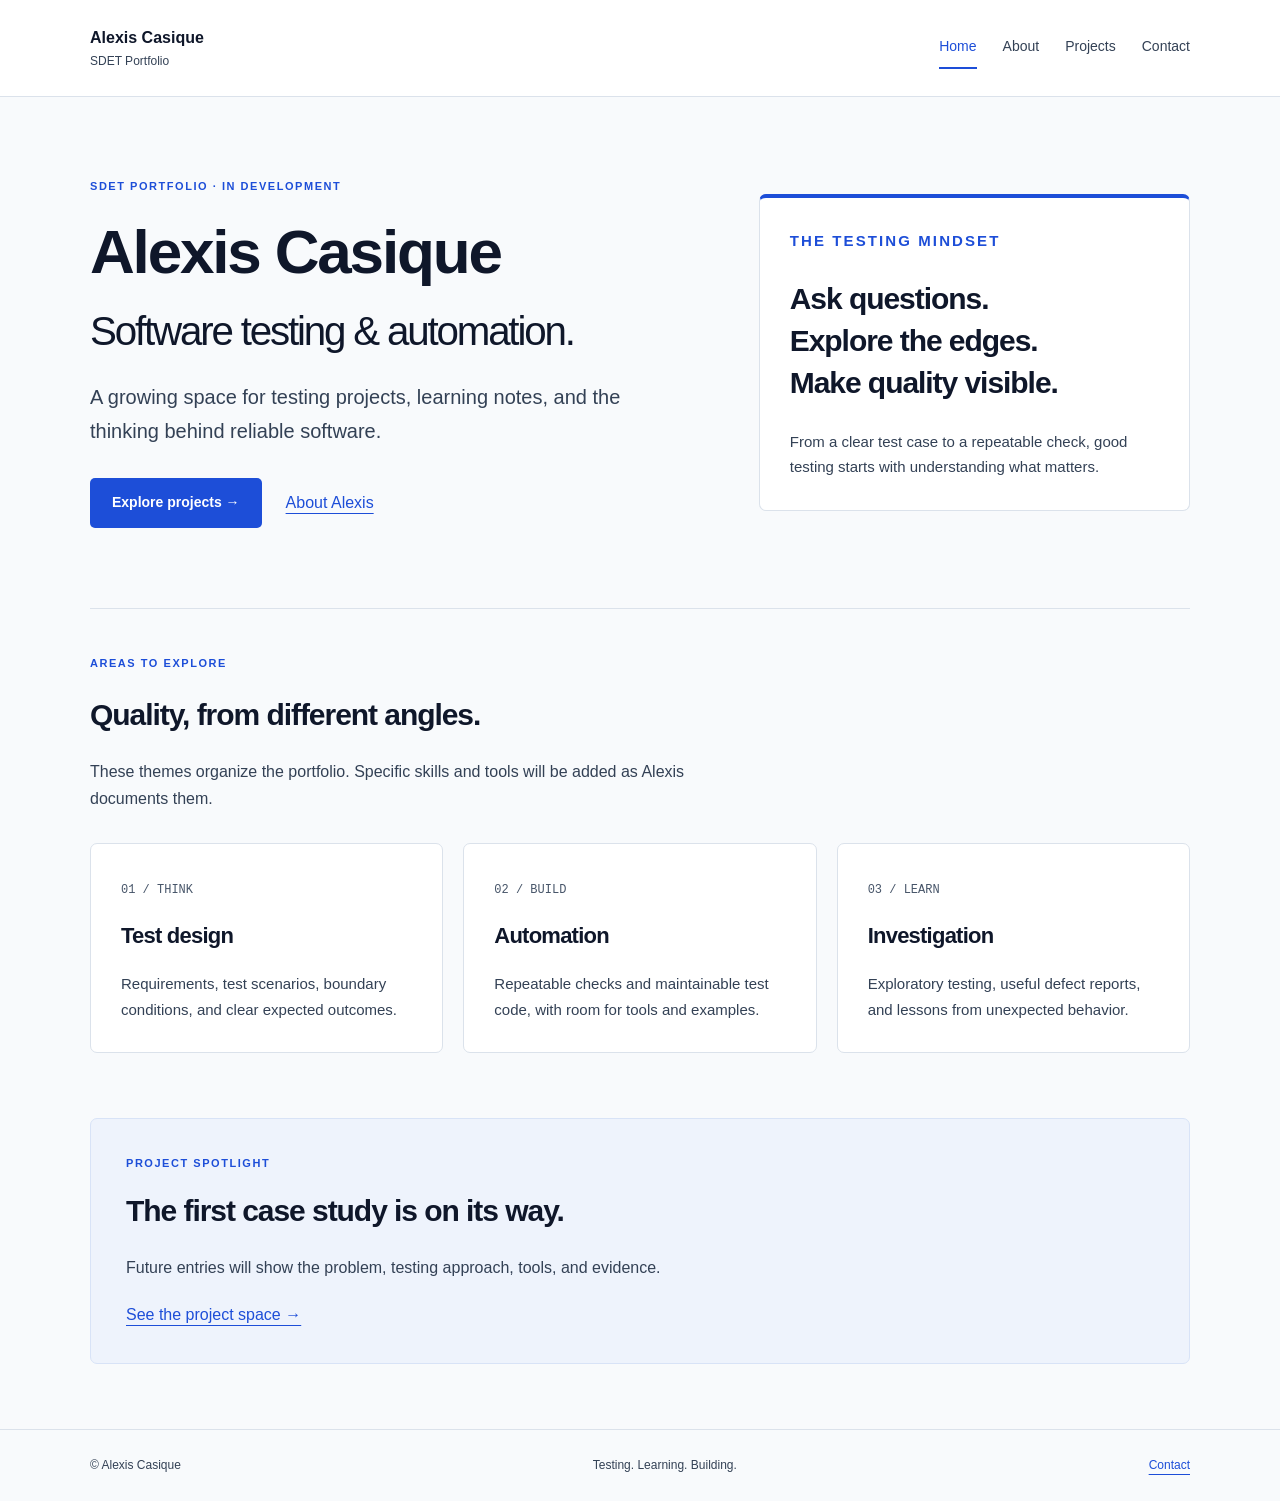
==== index.html @ ddfdd0aa "Build responsive four-page SDET portfolio" ====
<!doctype html>
<html lang="en">
<head><meta charset="utf-8"><meta name="viewport" content="width=device-width, initial-scale=1"><meta name="description" content="Alexis Casique's developing SDET portfolio, testing projects, and learning journey."><title>Home | Alexis Casique</title><link rel="stylesheet" href="./css/styles.css"></head>
<body><a class="skip" href="#main">Skip to content</a><header><div class="container header"><a class="brand" href="./index.html">Alexis Casique<small>SDET Portfolio</small></a><nav aria-label="Main navigation"><a href="./index.html" aria-current="page">Home</a><a href="./about.html">About</a><a href="./projects.html">Projects</a><a href="./contact.html">Contact</a></nav></div></header>
<main id="main" class="container"><section class="hero"><div><p class="eyebrow">SDET PORTFOLIO · IN DEVELOPMENT</p><h1>Alexis Casique<span>Software testing &amp; automation.</span></h1><p class="lead">A growing space for testing projects, learning notes, and the thinking behind reliable software.</p><div class="actions"><a class="button" href="./projects.html">Explore projects →</a><a href="./about.html">About Alexis</a></div></div><aside class="note"><p class="eyebrow">THE TESTING MINDSET</p><h2>Ask questions.<br>Explore the edges.<br>Make quality visible.</h2><p>From a clear test case to a repeatable check, good testing starts with understanding what matters.</p></aside></section>
<section class="section"><p class="eyebrow">AREAS TO EXPLORE</p><h2>Quality, from different angles.</h2><p>These themes organize the portfolio. Specific skills and tools will be added as Alexis documents them.</p><div class="cards"><article class="card"><span class="number">01 / THINK</span><h3>Test design</h3><p>Requirements, test scenarios, boundary conditions, and clear expected outcomes.</p></article><article class="card"><span class="number">02 / BUILD</span><h3>Automation</h3><p>Repeatable checks and maintainable test code, with room for tools and examples.</p></article><article class="card"><span class="number">03 / LEARN</span><h3>Investigation</h3><p>Exploratory testing, useful defect reports, and lessons from unexpected behavior.</p></article></div></section>
<section class="callout"><p class="eyebrow">PROJECT SPOTLIGHT</p><h2>The first case study is on its way.</h2><p>Future entries will show the problem, testing approach, tools, and evidence.</p><a href="./projects.html">See the project space →</a></section></main><footer><div class="container footer"><p>© Alexis Casique</p><p>Testing. Learning. Building.</p><a href="./contact.html">Contact</a></div></footer></body></html>
---- css/styles.css ----
:root{color-scheme:light;--ink:#0f172a;--blue:#1d4ed8;--line:#dbe2eb}*{box-sizing:border-box}body{margin:0;background:#f8fafc;color:#334155;font:16px/1.7 Arial,Helvetica,sans-serif}a{color:var(--blue);text-underline-offset:5px}a:focus-visible{outline:3px solid var(--blue);outline-offset:5px}.container{width:min(1100px,calc(100% - 40px));margin:auto}.skip{position:absolute;top:-100px;left:20px;background:white;padding:12px}.skip:focus{top:10px}header{background:white;border-bottom:1px solid var(--line)}.header{display:flex;align-items:center;justify-content:space-between;gap:24px;padding-block:24px}.brand{color:var(--ink);font-weight:700;text-decoration:none}.brand small{display:block;font-size:12px;color:#334155;font-weight:400}nav{display:flex;gap:26px;flex-wrap:wrap}nav a{color:#334155;text-decoration:none;font-size:14px;padding:8px 0}nav a[aria-current]{color:var(--blue);border-bottom:2px solid var(--blue)}h1,h2,h3{color:var(--ink);line-height:1.2;letter-spacing:-.035em}h1{font-size:clamp(38px,5vw,62px);margin:16px 0 24px}h1 span{display:block;font-size:.65em;font-weight:400;margin-top:18px}h2{font-size:30px}h3{font-size:22px}p{margin:0 0 20px}.eyebrow{color:var(--blue);font-size:11px;font-weight:700;letter-spacing:.14em}.hero{display:grid;grid-template-columns:1.4fr 1fr;gap:65px;align-items:center;padding:80px 0}.lead{font-size:20px;max-width:650px}.actions{display:flex;gap:24px;align-items:center;flex-wrap:wrap;margin-top:30px}.button{background:var(--blue);color:white;text-decoration:none;padding:13px 22px;border-radius:5px;font-weight:700;font-size:14px}.button:hover{background:#173da6}.note,.card,.empty{background:white;border:1px solid var(--line);border-radius:7px;padding:30px}.note{border-top:4px solid var(--blue)}.note h2{line-height:1.4}.note p,.card p{font-size:15px}.note p:last-child,.card p:last-child{margin:0}.section{border-top:1px solid var(--line);padding:45px 0 65px}.section>p{max-width:650px}.cards{display:grid;grid-template-columns:repeat(3,1fr);gap:20px;margin-top:30px}.number{font:12px Consolas,"Courier New",monospace;color:#475569}.callout{background:#eef3fc;border:1px solid #d8e3f7;border-radius:7px;padding:35px;margin-bottom:65px}.callout h2{margin-top:0}.intro{padding:65px 0 30px;max-width:780px}.editorial{max-width:780px;padding-bottom:40px}.editorial section{border-top:1px solid var(--line);padding:22px 0}.placeholder{font-weight:700}.empty{margin-bottom:60px}.empty p{max-width:650px}.status{display:inline-block;background:#eef3fc;color:var(--blue);padding:6px 10px;border-radius:4px;font-size:11px;font-weight:700;letter-spacing:.1em}.contact{display:grid;grid-template-columns:1.5fr 1fr;margin-bottom:80px}.contact aside{border-left:1px solid var(--line);padding-left:30px;margin-left:30px}.contact aside a{display:block;margin-bottom:15px}footer{border-top:1px solid var(--line);padding:25px 0}.footer{display:flex;justify-content:space-between;gap:15px;font-size:12px}.footer p{margin:0}@media(max-width:760px){.header{align-items:flex-start;flex-direction:column;gap:18px}nav{gap:24px}.hero{grid-template-columns:1fr;gap:30px;padding:45px 0}.cards,.contact{grid-template-columns:1fr}.intro{padding-top:40px}.contact aside{border-left:0;border-top:1px solid var(--line);margin:20px 0 0;padding:20px 0 0}.footer{flex-wrap:wrap}.note,.card,.empty,.callout{padding:25px}}
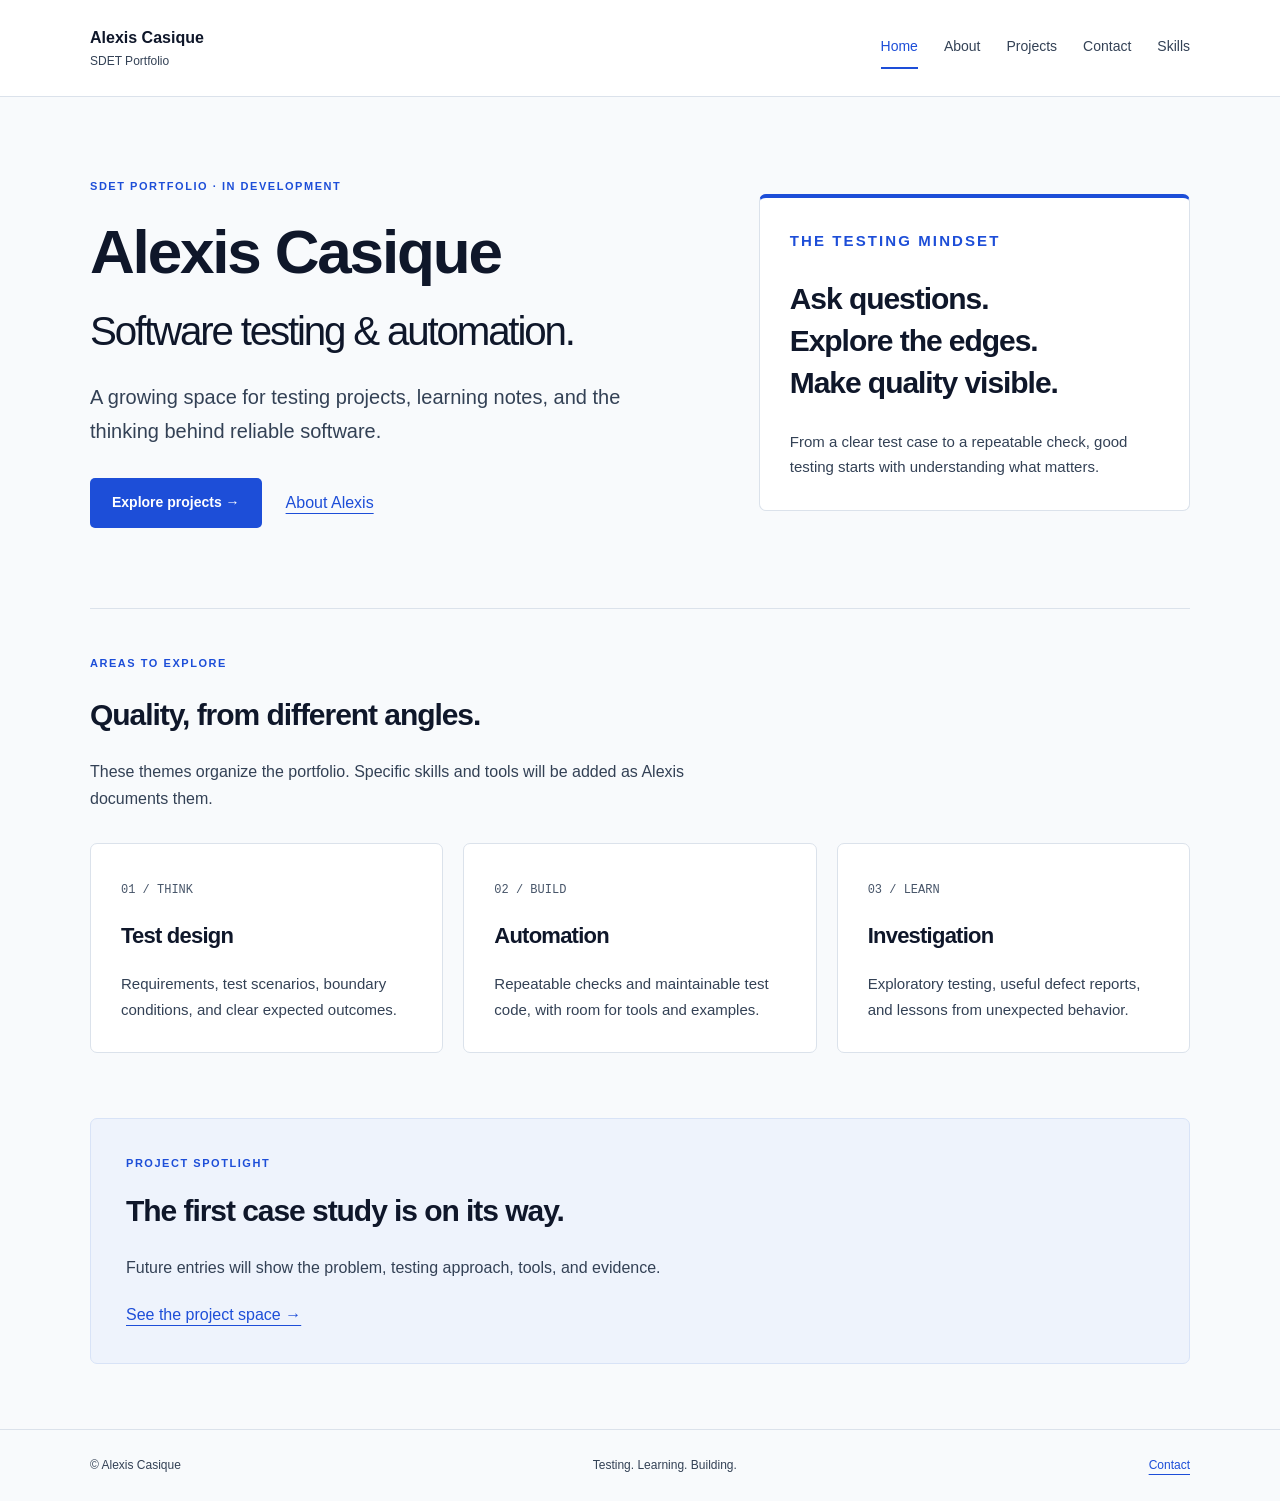
==== commit 2a3bc226: "Add Skills page and expand portfolio content requirements" ====
--- a/index.html
+++ b/index.html
@@ -1,7 +1,7 @@
 <!doctype html>
 <html lang="en">
 <head><meta charset="utf-8"><meta name="viewport" content="width=device-width, initial-scale=1"><meta name="description" content="Alexis Casique's developing SDET portfolio, testing projects, and learning journey."><title>Home | Alexis Casique</title><link rel="stylesheet" href="./css/styles.css"></head>
-<body><a class="skip" href="#main">Skip to content</a><header><div class="container header"><a class="brand" href="./index.html">Alexis Casique<small>SDET Portfolio</small></a><nav aria-label="Main navigation"><a href="./index.html" aria-current="page">Home</a><a href="./about.html">About</a><a href="./projects.html">Projects</a><a href="./contact.html">Contact</a></nav></div></header>
+<body><a class="skip" href="#main">Skip to content</a><header><div class="container header"><a class="brand" href="./index.html">Alexis Casique<small>SDET Portfolio</small></a><nav aria-label="Main navigation"><a href="./index.html" aria-current="page">Home</a><a href="./about.html">About</a><a href="./projects.html">Projects</a><a href="./contact.html">Contact</a><a href="./skills.html">Skills</a></nav></div></header>
 <main id="main" class="container"><section class="hero"><div><p class="eyebrow">SDET PORTFOLIO · IN DEVELOPMENT</p><h1>Alexis Casique<span>Software testing &amp; automation.</span></h1><p class="lead">A growing space for testing projects, learning notes, and the thinking behind reliable software.</p><div class="actions"><a class="button" href="./projects.html">Explore projects →</a><a href="./about.html">About Alexis</a></div></div><aside class="note"><p class="eyebrow">THE TESTING MINDSET</p><h2>Ask questions.<br>Explore the edges.<br>Make quality visible.</h2><p>From a clear test case to a repeatable check, good testing starts with understanding what matters.</p></aside></section>
 <section class="section"><p class="eyebrow">AREAS TO EXPLORE</p><h2>Quality, from different angles.</h2><p>These themes organize the portfolio. Specific skills and tools will be added as Alexis documents them.</p><div class="cards"><article class="card"><span class="number">01 / THINK</span><h3>Test design</h3><p>Requirements, test scenarios, boundary conditions, and clear expected outcomes.</p></article><article class="card"><span class="number">02 / BUILD</span><h3>Automation</h3><p>Repeatable checks and maintainable test code, with room for tools and examples.</p></article><article class="card"><span class="number">03 / LEARN</span><h3>Investigation</h3><p>Exploratory testing, useful defect reports, and lessons from unexpected behavior.</p></article></div></section>
 <section class="callout"><p class="eyebrow">PROJECT SPOTLIGHT</p><h2>The first case study is on its way.</h2><p>Future entries will show the problem, testing approach, tools, and evidence.</p><a href="./projects.html">See the project space →</a></section></main><footer><div class="container footer"><p>© Alexis Casique</p><p>Testing. Learning. Building.</p><a href="./contact.html">Contact</a></div></footer></body></html>
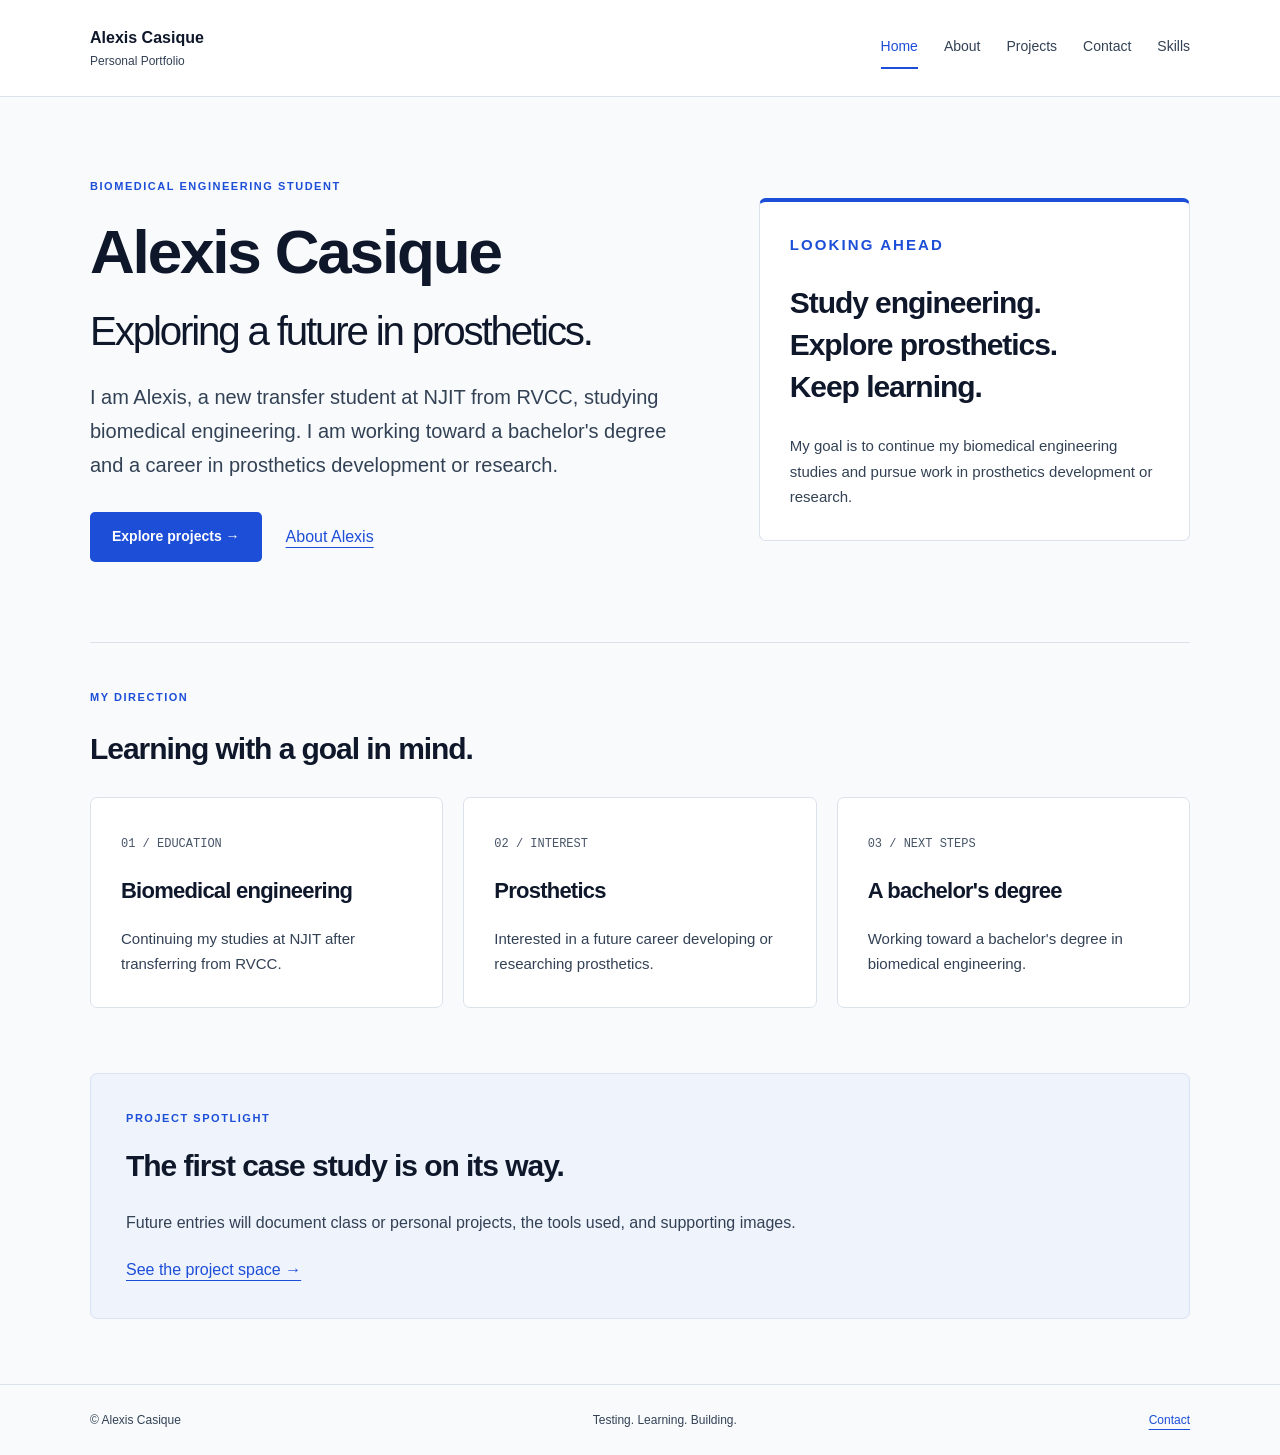
==== commit 0262ec75: "Personalize portfolio with biomedical engineering background" ====
--- a/index.html
+++ b/index.html
@@ -1,7 +1,7 @@
 <!doctype html>
 <html lang="en">
-<head><meta charset="utf-8"><meta name="viewport" content="width=device-width, initial-scale=1"><meta name="description" content="Alexis Casique's developing SDET portfolio, testing projects, and learning journey."><title>Home | Alexis Casique</title><link rel="stylesheet" href="./css/styles.css"></head>
-<body><a class="skip" href="#main">Skip to content</a><header><div class="container header"><a class="brand" href="./index.html">Alexis Casique<small>SDET Portfolio</small></a><nav aria-label="Main navigation"><a href="./index.html" aria-current="page">Home</a><a href="./about.html">About</a><a href="./projects.html">Projects</a><a href="./contact.html">Contact</a><a href="./skills.html">Skills</a></nav></div></header>
-<main id="main" class="container"><section class="hero"><div><p class="eyebrow">SDET PORTFOLIO · IN DEVELOPMENT</p><h1>Alexis Casique<span>Software testing &amp; automation.</span></h1><p class="lead">A growing space for testing projects, learning notes, and the thinking behind reliable software.</p><div class="actions"><a class="button" href="./projects.html">Explore projects →</a><a href="./about.html">About Alexis</a></div></div><aside class="note"><p class="eyebrow">THE TESTING MINDSET</p><h2>Ask questions.<br>Explore the edges.<br>Make quality visible.</h2><p>From a clear test case to a repeatable check, good testing starts with understanding what matters.</p></aside></section>
-<section class="section"><p class="eyebrow">AREAS TO EXPLORE</p><h2>Quality, from different angles.</h2><p>These themes organize the portfolio. Specific skills and tools will be added as Alexis documents them.</p><div class="cards"><article class="card"><span class="number">01 / THINK</span><h3>Test design</h3><p>Requirements, test scenarios, boundary conditions, and clear expected outcomes.</p></article><article class="card"><span class="number">02 / BUILD</span><h3>Automation</h3><p>Repeatable checks and maintainable test code, with room for tools and examples.</p></article><article class="card"><span class="number">03 / LEARN</span><h3>Investigation</h3><p>Exploratory testing, useful defect reports, and lessons from unexpected behavior.</p></article></div></section>
-<section class="callout"><p class="eyebrow">PROJECT SPOTLIGHT</p><h2>The first case study is on its way.</h2><p>Future entries will show the problem, testing approach, tools, and evidence.</p><a href="./projects.html">See the project space →</a></section></main><footer><div class="container footer"><p>© Alexis Casique</p><p>Testing. Learning. Building.</p><a href="./contact.html">Contact</a></div></footer></body></html>
+<head><meta charset="utf-8"><meta name="viewport" content="width=device-width, initial-scale=1"><meta name="description" content="Alexis Casique, an NJIT biomedical engineering transfer student interested in prosthetics development and research."><title>Home | Alexis Casique</title><link rel="stylesheet" href="./css/styles.css"></head>
+<body><a class="skip" href="#main">Skip to content</a><header><div class="container header"><a class="brand" href="./index.html">Alexis Casique<small>Personal Portfolio</small></a><nav aria-label="Main navigation"><a href="./index.html" aria-current="page">Home</a><a href="./about.html">About</a><a href="./projects.html">Projects</a><a href="./contact.html">Contact</a><a href="./skills.html">Skills</a></nav></div></header>
+<main id="main" class="container"><section class="hero"><div><p class="eyebrow">BIOMEDICAL ENGINEERING STUDENT</p><h1>Alexis Casique<span>Exploring a future in prosthetics.</span></h1><p class="lead">I am Alexis, a new transfer student at NJIT from RVCC, studying biomedical engineering. I am working toward a bachelor&#39;s degree and a career in prosthetics development or research.</p><div class="actions"><a class="button" href="./projects.html">Explore projects →</a><a href="./about.html">About Alexis</a></div></div><aside class="note"><p class="eyebrow">LOOKING AHEAD</p><h2>Study engineering.<br>Explore prosthetics.<br>Keep learning.</h2><p>My goal is to continue my biomedical engineering studies and pursue work in prosthetics development or research.</p></aside></section>
+<section class="section"><p class="eyebrow">MY DIRECTION</p><h2>Learning with a goal in mind.</h2><div class="cards"><article class="card"><span class="number">01 / EDUCATION</span><h3>Biomedical engineering</h3><p>Continuing my studies at NJIT after transferring from RVCC.</p></article><article class="card"><span class="number">02 / INTEREST</span><h3>Prosthetics</h3><p>Interested in a future career developing or researching prosthetics.</p></article><article class="card"><span class="number">03 / NEXT STEPS</span><h3>A bachelor&#39;s degree</h3><p>Working toward a bachelor&#39;s degree in biomedical engineering.</p></article></div></section>
+<section class="callout"><p class="eyebrow">PROJECT SPOTLIGHT</p><h2>The first case study is on its way.</h2><p>Future entries will document class or personal projects, the tools used, and supporting images.</p><a href="./projects.html">See the project space →</a></section></main><footer><div class="container footer"><p>© Alexis Casique</p><p>Testing. Learning. Building.</p><a href="./contact.html">Contact</a></div></footer></body></html>
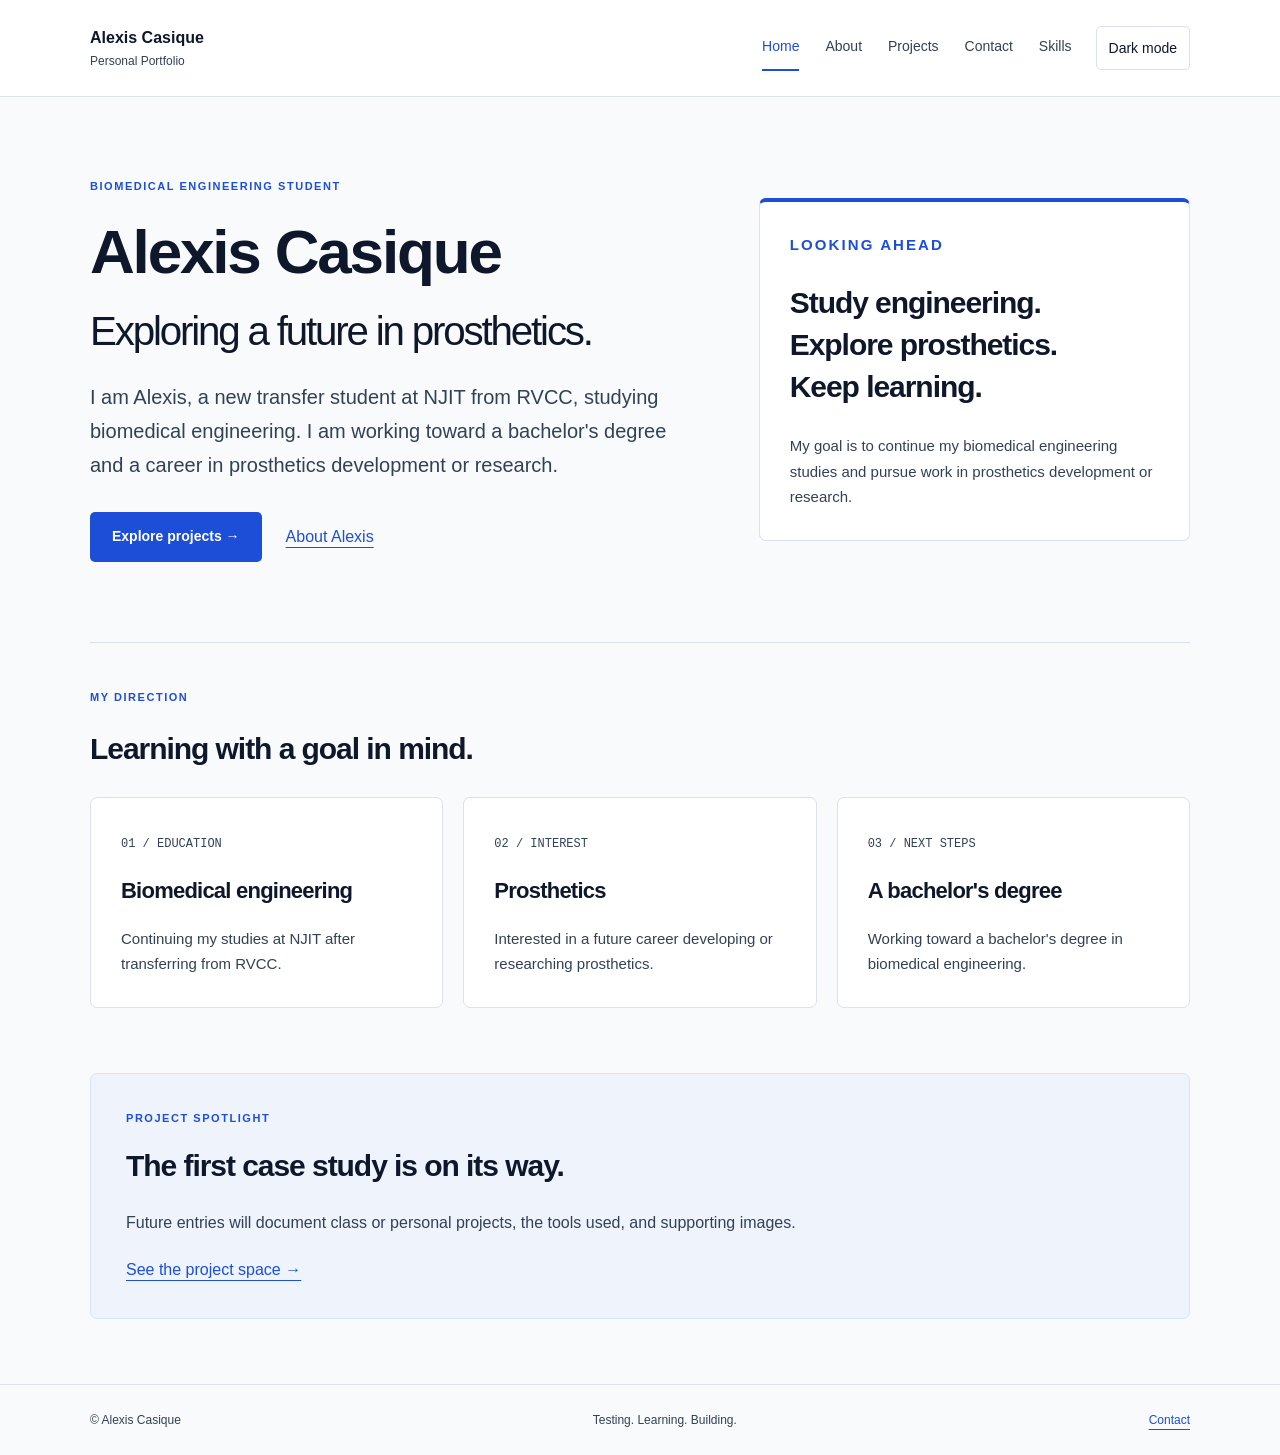
==== commit bb112ca5: "Add responsive navigation and persistent dark mode toggle" ====
--- a/index.html
+++ b/index.html
@@ -1,7 +1,7 @@
 <!doctype html>
 <html lang="en">
-<head><meta charset="utf-8"><meta name="viewport" content="width=device-width, initial-scale=1"><meta name="description" content="Alexis Casique, an NJIT biomedical engineering transfer student interested in prosthetics development and research."><title>Home | Alexis Casique</title><link rel="stylesheet" href="./css/styles.css"></head>
-<body><a class="skip" href="#main">Skip to content</a><header><div class="container header"><a class="brand" href="./index.html">Alexis Casique<small>Personal Portfolio</small></a><nav aria-label="Main navigation"><a href="./index.html" aria-current="page">Home</a><a href="./about.html">About</a><a href="./projects.html">Projects</a><a href="./contact.html">Contact</a><a href="./skills.html">Skills</a></nav></div></header>
+<head><meta charset="utf-8"><meta name="viewport" content="width=device-width, initial-scale=1"><meta name="description" content="Alexis Casique, an NJIT biomedical engineering transfer student interested in prosthetics development and research."><title>Home | Alexis Casique</title><link rel="stylesheet" href="./css/styles.css"><script src="./js/main.js" defer></script></head>
+<body><a class="skip" href="#main">Skip to content</a><header><div class="container header"><a class="brand" href="./index.html">Alexis Casique<small>Personal Portfolio</small></a><div class="header-controls"><button class="menu-toggle" type="button" aria-controls="main-navigation" aria-expanded="false" hidden><span class="menu-icon" aria-hidden="true">&#9776;</span>Menu</button><button class="theme-toggle" type="button" aria-pressed="false" hidden>Dark mode</button></div><nav id="main-navigation" aria-label="Main navigation"><a href="./index.html" aria-current="page">Home</a><a href="./about.html">About</a><a href="./projects.html">Projects</a><a href="./contact.html">Contact</a><a href="./skills.html">Skills</a></nav></div></header>
 <main id="main" class="container"><section class="hero"><div><p class="eyebrow">BIOMEDICAL ENGINEERING STUDENT</p><h1>Alexis Casique<span>Exploring a future in prosthetics.</span></h1><p class="lead">I am Alexis, a new transfer student at NJIT from RVCC, studying biomedical engineering. I am working toward a bachelor&#39;s degree and a career in prosthetics development or research.</p><div class="actions"><a class="button" href="./projects.html">Explore projects →</a><a href="./about.html">About Alexis</a></div></div><aside class="note"><p class="eyebrow">LOOKING AHEAD</p><h2>Study engineering.<br>Explore prosthetics.<br>Keep learning.</h2><p>My goal is to continue my biomedical engineering studies and pursue work in prosthetics development or research.</p></aside></section>
 <section class="section"><p class="eyebrow">MY DIRECTION</p><h2>Learning with a goal in mind.</h2><div class="cards"><article class="card"><span class="number">01 / EDUCATION</span><h3>Biomedical engineering</h3><p>Continuing my studies at NJIT after transferring from RVCC.</p></article><article class="card"><span class="number">02 / INTEREST</span><h3>Prosthetics</h3><p>Interested in a future career developing or researching prosthetics.</p></article><article class="card"><span class="number">03 / NEXT STEPS</span><h3>A bachelor&#39;s degree</h3><p>Working toward a bachelor&#39;s degree in biomedical engineering.</p></article></div></section>
 <section class="callout"><p class="eyebrow">PROJECT SPOTLIGHT</p><h2>The first case study is on its way.</h2><p>Future entries will document class or personal projects, the tools used, and supporting images.</p><a href="./projects.html">See the project space →</a></section></main><footer><div class="container footer"><p>© Alexis Casique</p><p>Testing. Learning. Building.</p><a href="./contact.html">Contact</a></div></footer></body></html>
--- a/css/styles.css
+++ b/css/styles.css
@@ -1 +1,123 @@
-:root{color-scheme:light;--ink:#0f172a;--blue:#1d4ed8;--line:#dbe2eb}*{box-sizing:border-box}body{margin:0;background:#f8fafc;color:#334155;font:16px/1.7 Arial,Helvetica,sans-serif}a{color:var(--blue);text-underline-offset:5px}a:focus-visible{outline:3px solid var(--blue);outline-offset:5px}.container{width:min(1100px,calc(100% - 40px));margin:auto}.skip{position:absolute;top:-100px;left:20px;background:white;padding:12px}.skip:focus{top:10px}header{background:white;border-bottom:1px solid var(--line)}.header{display:flex;align-items:center;justify-content:space-between;gap:24px;padding-block:24px}.brand{color:var(--ink);font-weight:700;text-decoration:none}.brand small{display:block;font-size:12px;color:#334155;font-weight:400}nav{display:flex;gap:26px;flex-wrap:wrap}nav a{color:#334155;text-decoration:none;font-size:14px;padding:8px 0}nav a[aria-current]{color:var(--blue);border-bottom:2px solid var(--blue)}h1,h2,h3{color:var(--ink);line-height:1.2;letter-spacing:-.035em}h1{font-size:clamp(38px,5vw,62px);margin:16px 0 24px}h1 span{display:block;font-size:.65em;font-weight:400;margin-top:18px}h2{font-size:30px}h3{font-size:22px}p{margin:0 0 20px}.eyebrow{color:var(--blue);font-size:11px;font-weight:700;letter-spacing:.14em}.hero{display:grid;grid-template-columns:1.4fr 1fr;gap:65px;align-items:center;padding:80px 0}.lead{font-size:20px;max-width:650px}.actions{display:flex;gap:24px;align-items:center;flex-wrap:wrap;margin-top:30px}.button{background:var(--blue);color:white;text-decoration:none;padding:13px 22px;border-radius:5px;font-weight:700;font-size:14px}.button:hover{background:#173da6}.note,.card,.empty{background:white;border:1px solid var(--line);border-radius:7px;padding:30px}.note{border-top:4px solid var(--blue)}.note h2{line-height:1.4}.note p,.card p{font-size:15px}.note p:last-child,.card p:last-child{margin:0}.section{border-top:1px solid var(--line);padding:45px 0 65px}.section>p{max-width:650px}.cards{display:grid;grid-template-columns:repeat(3,1fr);gap:20px;margin-top:30px}.number{font:12px Consolas,"Courier New",monospace;color:#475569}.callout{background:#eef3fc;border:1px solid #d8e3f7;border-radius:7px;padding:35px;margin-bottom:65px}.callout h2{margin-top:0}.intro{padding:65px 0 30px;max-width:780px}.editorial{max-width:780px;padding-bottom:40px}.editorial section{border-top:1px solid var(--line);padding:22px 0}.placeholder{font-weight:700}.empty{margin-bottom:60px}.empty p{max-width:650px}.status{display:inline-block;background:#eef3fc;color:var(--blue);padding:6px 10px;border-radius:4px;font-size:11px;font-weight:700;letter-spacing:.1em}.contact{display:grid;grid-template-columns:1.5fr 1fr;margin-bottom:80px}.contact aside{border-left:1px solid var(--line);padding-left:30px;margin-left:30px}.contact aside a{display:block;margin-bottom:15px}footer{border-top:1px solid var(--line);padding:25px 0}.footer{display:flex;justify-content:space-between;gap:15px;font-size:12px}.footer p{margin:0}@media(max-width:760px){.header{align-items:flex-start;flex-direction:column;gap:18px}nav{gap:24px}.hero{grid-template-columns:1fr;gap:30px;padding:45px 0}.cards,.contact{grid-template-columns:1fr}.intro{padding-top:40px}.contact aside{border-left:0;border-top:1px solid var(--line);margin:20px 0 0;padding:20px 0 0}.footer{flex-wrap:wrap}.note,.card,.empty,.callout{padding:25px}}
+/* Shared design tokens keep every page consistent. */
+:root {
+  color-scheme: light;
+  --background: #f8fafc;
+  --surface: #ffffff;
+  --ink: #0f172a;
+  --body: #334155;
+  --blue: #1d4ed8;
+  --line: #dbe2eb;
+  --tint: #eef3fc;
+  --button-text: #ffffff;
+  --button-hover: #173da6;
+  --font: Arial, Helvetica, sans-serif;
+}
+* { box-sizing: border-box; }
+body { margin: 0; background: var(--background); color: var(--body); font: 16px/1.7 var(--font); }
+a { color: var(--blue); text-underline-offset: 5px; }
+a:focus-visible { outline: 3px solid var(--blue); outline-offset: 5px; }
+.container { width: min(1100px, calc(100% - 40px)); margin-inline: auto; }
+.skip { position: absolute; top: -100px; left: 20px; background: var(--surface); padding: 12px; }
+.skip:focus { top: 10px; }
+header { background: var(--surface); border-bottom: 1px solid var(--line); }
+.header { display: flex; flex-direction: column; align-items: flex-start; gap: 18px; padding-block: 24px; }
+.brand { color: var(--ink); font-weight: 700; text-decoration: none; }
+.brand small { display: block; font-size: 12px; color: var(--body); font-weight: 400; }
+nav { display: flex; gap: 24px; flex-wrap: wrap; }
+nav a { color: var(--body); text-decoration: none; font-size: 14px; padding-block: 10px; }
+nav a[aria-current] { color: var(--blue); border-bottom: 2px solid var(--blue); }
+h1, h2, h3 { color: var(--ink); line-height: 1.2; letter-spacing: -.035em; }
+h1 { font-size: clamp(38px, 5vw, 62px); margin: 16px 0 24px; }
+h1 span { display: block; font-size: .65em; font-weight: 400; margin-top: 18px; }
+h2 { font-size: 30px; }
+h3 { font-size: 22px; }
+p { margin: 0 0 20px; }
+img { display: block; max-width: 100%; height: auto; }
+main { overflow-wrap: anywhere; }
+.eyebrow { color: var(--blue); font-size: 11px; font-weight: 700; letter-spacing: .14em; }
+.hero { display: grid; grid-template-columns: minmax(0, 1fr); gap: 30px; align-items: center; padding-block: 45px; }
+.lead { font-size: 20px; max-width: 650px; }
+.actions { display: flex; gap: 24px; align-items: center; flex-wrap: wrap; margin-top: 30px; }
+.button { background: var(--blue); color: var(--button-text); text-decoration: none; padding: 13px 22px; border-radius: 5px; font-weight: 700; font-size: 14px; }
+.button:hover { background: var(--button-hover); }
+.note, .card, .empty { background: var(--surface); border: 1px solid var(--line); border-radius: 7px; padding: 25px; }
+.note { border-top: 4px solid var(--blue); }
+.note h2 { line-height: 1.4; }
+.note p, .card p { font-size: 15px; }
+.note p:last-child, .card p:last-child { margin: 0; }
+.section { border-top: 1px solid var(--line); padding: 45px 0 65px; }
+.section > p { max-width: 650px; }
+.cards { display: grid; grid-template-columns: minmax(0, 1fr); gap: 20px; margin-top: 30px; }
+.number { font: 12px Consolas, "Courier New", monospace; color: var(--body); }
+.callout { background: var(--tint); border: 1px solid #d8e3f7; border-radius: 7px; padding: 25px; margin-bottom: 65px; }
+.callout h2 { margin-top: 0; }
+.intro { padding: 40px 0 30px; max-width: 780px; }
+.editorial { max-width: 780px; padding-bottom: 40px; }
+.editorial section { border-top: 1px solid var(--line); padding-block: 22px; }
+.placeholder { font-weight: 700; }
+.empty { margin-bottom: 60px; }
+.empty p { max-width: 650px; }
+.status { display: inline-block; background: var(--tint); color: var(--blue); padding: 6px 10px; border-radius: 4px; font-size: 11px; font-weight: 700; letter-spacing: .1em; }
+.contact { display: grid; grid-template-columns: minmax(0, 1fr); margin-bottom: 80px; }
+.contact aside { border-top: 1px solid var(--line); margin-top: 20px; padding-top: 20px; }
+.contact aside a { display: block; margin-bottom: 15px; }
+footer { border-top: 1px solid var(--line); padding-block: 25px; }
+.footer { display: flex; flex-wrap: wrap; justify-content: space-between; gap: 15px; font-size: 12px; }
+.footer p { margin: 0; }
+
+/* Compact phones: preserve reading space and allow navigation to wrap. */
+@media (max-width: 480px) {
+  .container { width: calc(100% - 32px); }
+  nav { column-gap: 20px; row-gap: 4px; }
+  .note, .card, .empty, .callout { padding: 20px; }
+  .lead { font-size: 18px; }
+  h2 { font-size: 26px; }
+}
+
+/* Interactive controls are revealed by JavaScript; links remain visible without it. */
+[hidden] { display: none !important; }
+.header { display: grid; grid-template-columns: minmax(0, 1fr) auto; align-items: center; }
+.header nav { grid-column: 1 / -1; }
+.header-controls { display: flex; align-items: center; gap: 10px; flex-wrap: wrap; justify-content: flex-end; }
+.header-controls button { min-height: 44px; border: 1px solid var(--line); border-radius: 5px; padding: 8px 12px; background: var(--surface); color: var(--ink); font: 14px var(--font); cursor: pointer; }
+.header-controls button:hover { background: var(--tint); }
+button:focus-visible { outline: 3px solid var(--blue); outline-offset: 4px; }
+.menu-icon { margin-right: 5px; }
+:root[data-theme="dark"] {
+  color-scheme: dark;
+  --background: #0f172a;
+  --surface: #172236;
+  --ink: #f8fafc;
+  --body: #cbd5e1;
+  --blue: #93c5fd;
+  --line: #475569;
+  --tint: #1e304a;
+  --button-text: #0f172a;
+  --button-hover: #bfdbfe;
+}
+:root[data-theme="dark"] .callout { border-color: var(--line); }
+@media (max-width: 760px) {
+  .header nav { flex-direction: column; gap: 4px; width: 100%; }
+  .header nav a { padding-inline: 10px; }
+}
+@media (max-width: 480px) {
+  .header-controls { max-width: 110px; }
+}
+@media (min-width: 1000px) {
+  .header { grid-template-columns: minmax(0, 1fr) auto auto; }
+  .header nav { grid-column: 2; grid-row: 1; }
+  .header-controls { grid-column: 3; grid-row: 1; }
+}
+
+/* Laptops and larger screens: expand navigation and content columns. */
+@media (min-width: 761px) {
+  .header { flex-direction: row; align-items: center; justify-content: space-between; gap: 24px; }
+  nav { gap: 26px; }
+  .hero { grid-template-columns: minmax(0, 1.4fr) minmax(0, 1fr); gap: 65px; padding-block: 80px; }
+  .cards { grid-template-columns: repeat(3, minmax(0, 1fr)); }
+  .note, .card, .empty { padding: 30px; }
+  .callout { padding: 35px; }
+  .intro { padding-top: 65px; }
+  .contact { grid-template-columns: minmax(0, 1.5fr) minmax(0, 1fr); }
+  .contact aside { border-top: 0; border-left: 1px solid var(--line); margin: 0 0 0 30px; padding: 0 0 0 30px; }
+}
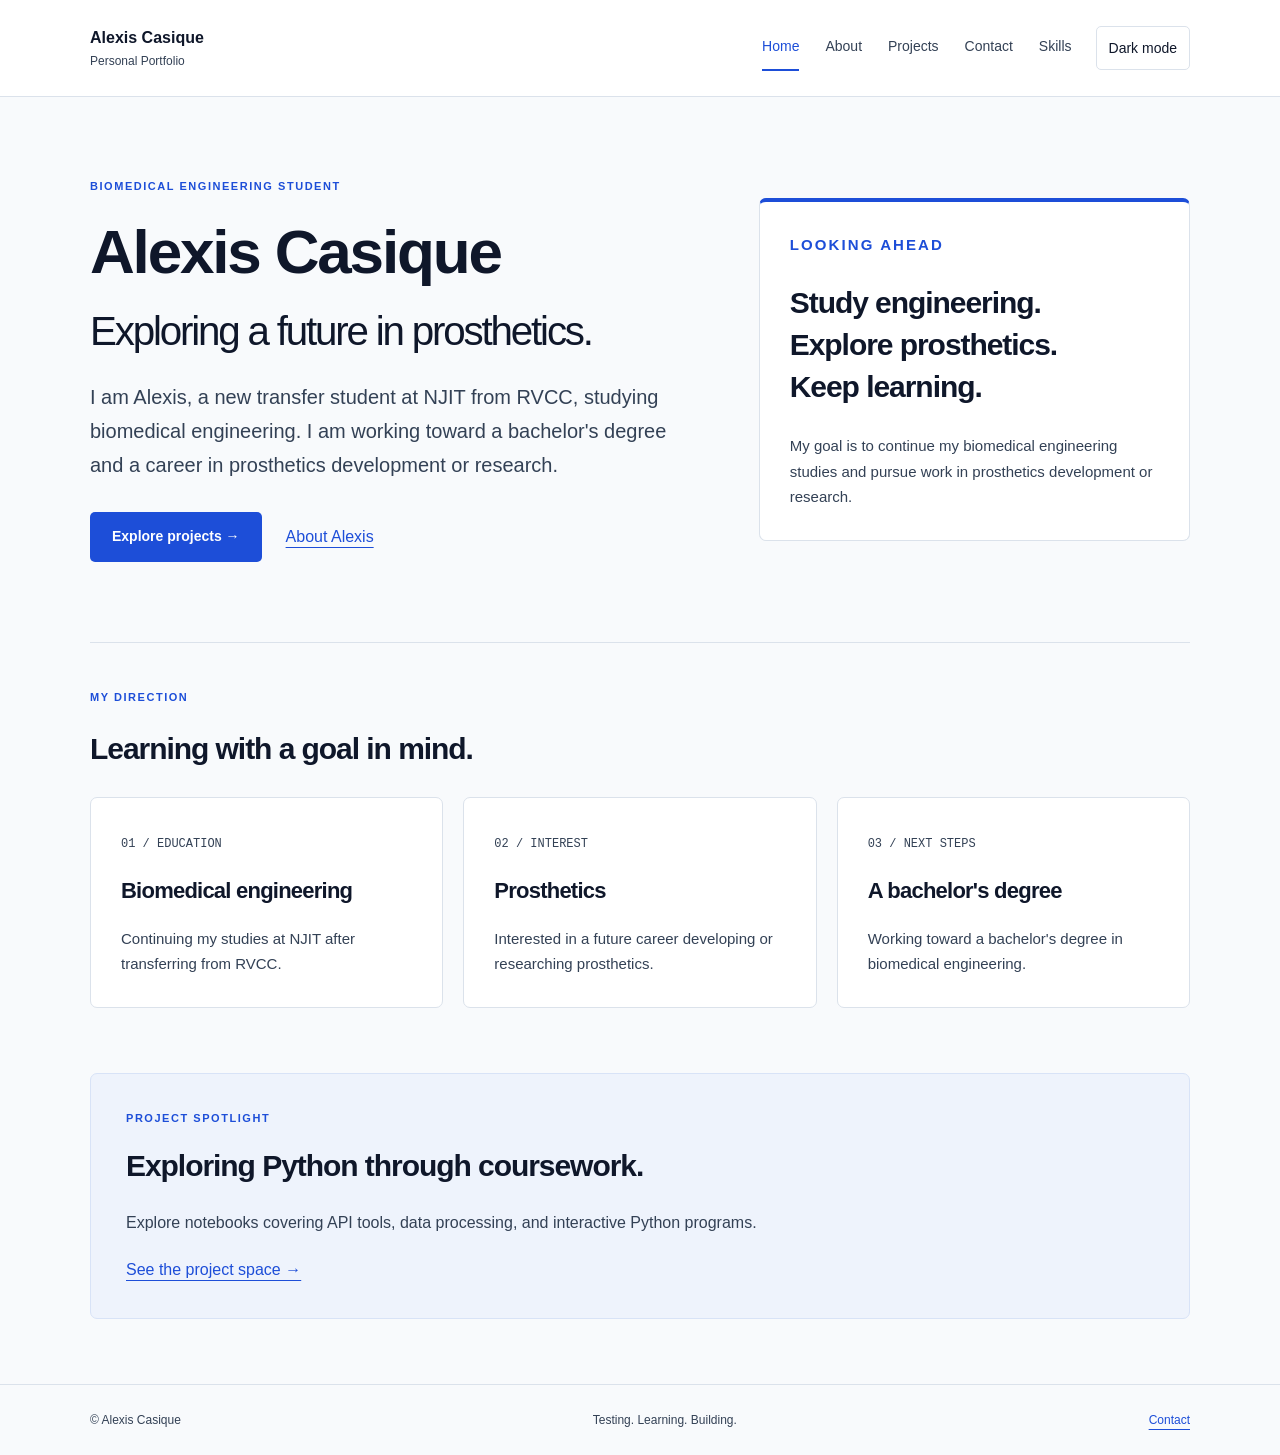
==== commit 1a8b9e25: "Showcase three owner-provided Python coursework notebooks" ====
--- a/index.html
+++ b/index.html
@@ -2,6 +2,6 @@
 <html lang="en">
 <head><meta charset="utf-8"><meta name="viewport" content="width=device-width, initial-scale=1"><meta name="description" content="Alexis Casique, an NJIT biomedical engineering transfer student interested in prosthetics development and research."><title>Home | Alexis Casique</title><link rel="stylesheet" href="./css/styles.css"><script src="./js/main.js" defer></script></head>
 <body><a class="skip" href="#main">Skip to content</a><header><div class="container header"><a class="brand" href="./index.html">Alexis Casique<small>Personal Portfolio</small></a><div class="header-controls"><button class="menu-toggle" type="button" aria-controls="main-navigation" aria-expanded="false" hidden><span class="menu-icon" aria-hidden="true">&#9776;</span>Menu</button><button class="theme-toggle" type="button" aria-pressed="false" hidden>Dark mode</button></div><nav id="main-navigation" aria-label="Main navigation"><a href="./index.html" aria-current="page">Home</a><a href="./about.html">About</a><a href="./projects.html">Projects</a><a href="./contact.html">Contact</a><a href="./skills.html">Skills</a></nav></div></header>
-<main id="main" class="container"><section class="hero"><div><p class="eyebrow">BIOMEDICAL ENGINEERING STUDENT</p><h1>Alexis Casique<span>Exploring a future in prosthetics.</span></h1><p class="lead">I am Alexis, a new transfer student at NJIT from RVCC, studying biomedical engineering. I am working toward a bachelor&#39;s degree and a career in prosthetics development or research.</p><div class="actions"><a class="button" href="./projects.html">Explore projects →</a><a href="./about.html">About Alexis</a></div></div><aside class="note"><p class="eyebrow">LOOKING AHEAD</p><h2>Study engineering.<br>Explore prosthetics.<br>Keep learning.</h2><p>My goal is to continue my biomedical engineering studies and pursue work in prosthetics development or research.</p></aside></section>
+<main id="main" tabindex="-1" class="container"><section class="hero"><div><p class="eyebrow">BIOMEDICAL ENGINEERING STUDENT</p><h1>Alexis Casique<span>Exploring a future in prosthetics.</span></h1><p class="lead">I am Alexis, a new transfer student at NJIT from RVCC, studying biomedical engineering. I am working toward a bachelor&#39;s degree and a career in prosthetics development or research.</p><div class="actions"><a class="button" href="./projects.html">Explore projects →</a><a href="./about.html">About Alexis</a></div></div><aside class="note"><p class="eyebrow">LOOKING AHEAD</p><h2>Study engineering.<br>Explore prosthetics.<br>Keep learning.</h2><p>My goal is to continue my biomedical engineering studies and pursue work in prosthetics development or research.</p></aside></section>
 <section class="section"><p class="eyebrow">MY DIRECTION</p><h2>Learning with a goal in mind.</h2><div class="cards"><article class="card"><span class="number">01 / EDUCATION</span><h3>Biomedical engineering</h3><p>Continuing my studies at NJIT after transferring from RVCC.</p></article><article class="card"><span class="number">02 / INTEREST</span><h3>Prosthetics</h3><p>Interested in a future career developing or researching prosthetics.</p></article><article class="card"><span class="number">03 / NEXT STEPS</span><h3>A bachelor&#39;s degree</h3><p>Working toward a bachelor&#39;s degree in biomedical engineering.</p></article></div></section>
-<section class="callout"><p class="eyebrow">PROJECT SPOTLIGHT</p><h2>The first case study is on its way.</h2><p>Future entries will document class or personal projects, the tools used, and supporting images.</p><a href="./projects.html">See the project space →</a></section></main><footer><div class="container footer"><p>© Alexis Casique</p><p>Testing. Learning. Building.</p><a href="./contact.html">Contact</a></div></footer></body></html>
+<section class="callout"><p class="eyebrow">PROJECT SPOTLIGHT</p><h2>Exploring Python through coursework.</h2><p>Explore notebooks covering API tools, data processing, and interactive Python programs.</p><a href="./projects.html">See the project space →</a></section></main><footer><div class="container footer"><p>© Alexis Casique</p><p>Testing. Learning. Building.</p><a href="./contact.html">Contact</a></div></footer></body></html>
--- a/css/styles.css
+++ b/css/styles.css
@@ -34,6 +34,7 @@
 p { margin: 0 0 20px; }
 img { display: block; max-width: 100%; height: auto; }
 main { overflow-wrap: anywhere; }
+main:focus { outline: 3px solid var(--blue); outline-offset: 4px; }
 .eyebrow { color: var(--blue); font-size: 11px; font-weight: 700; letter-spacing: .14em; }
 .hero { display: grid; grid-template-columns: minmax(0, 1fr); gap: 30px; align-items: center; padding-block: 45px; }
 .lead { font-size: 20px; max-width: 650px; }
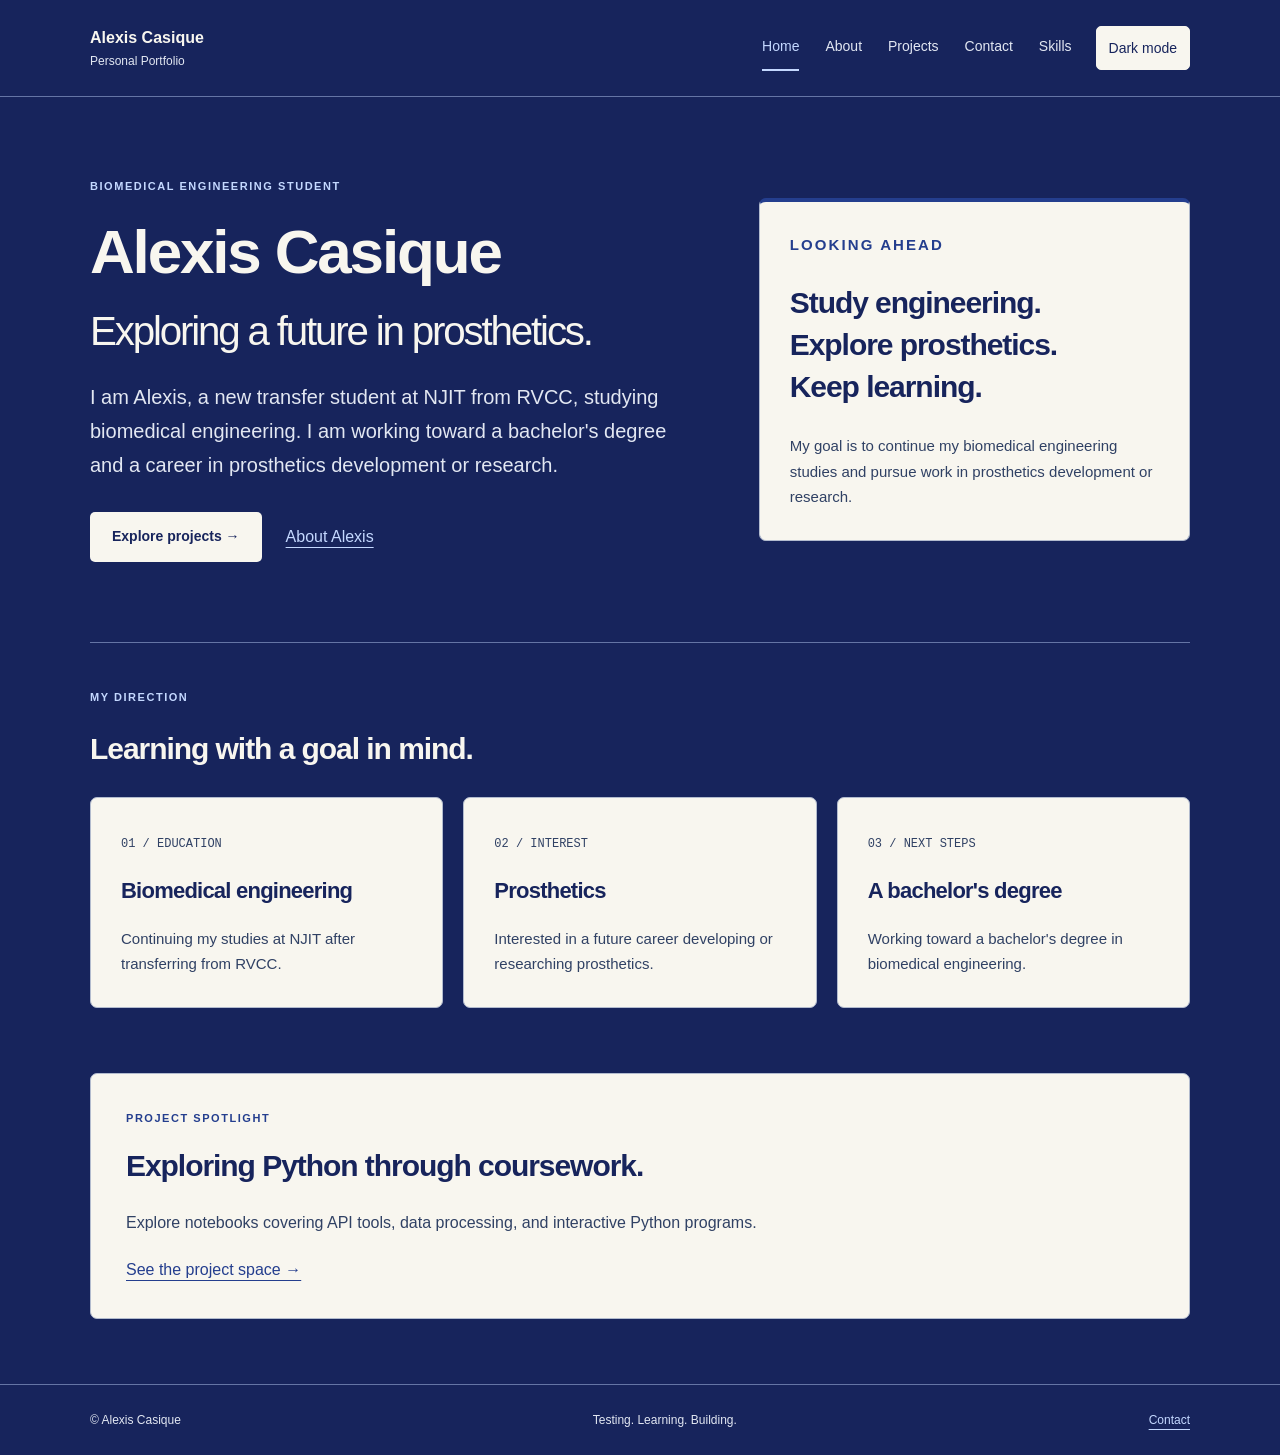
==== commit 68ef6c2d: "Prevent header initialization layout shifts" ====
--- a/index.html
+++ b/index.html
@@ -1,6 +1,6 @@
 <!doctype html>
 <html lang="en">
-<head><meta charset="utf-8"><meta name="viewport" content="width=device-width, initial-scale=1"><meta name="description" content="Alexis Casique, an NJIT biomedical engineering transfer student interested in prosthetics development and research."><title>Home | Alexis Casique</title><link rel="stylesheet" href="./css/styles.css"><script src="./js/main.js" defer></script></head>
+<head><meta charset="utf-8"><meta name="viewport" content="width=device-width, initial-scale=1"><meta name="description" content="Alexis Casique, an NJIT biomedical engineering transfer student interested in prosthetics development and research."><title>Home | Alexis Casique</title><script src="./js/main.js"></script><link rel="stylesheet" href="./css/styles.css"></head>
 <body><a class="skip" href="#main">Skip to content</a><header><div class="container header"><a class="brand" href="./index.html">Alexis Casique<small>Personal Portfolio</small></a><div class="header-controls"><button class="menu-toggle" type="button" aria-controls="main-navigation" aria-expanded="false" hidden><span class="menu-icon" aria-hidden="true">&#9776;</span>Menu</button><button class="theme-toggle" type="button" aria-pressed="false" hidden>Dark mode</button></div><nav id="main-navigation" aria-label="Main navigation"><a href="./index.html" aria-current="page">Home</a><a href="./about.html">About</a><a href="./projects.html">Projects</a><a href="./contact.html">Contact</a><a href="./skills.html">Skills</a></nav></div></header>
 <main id="main" tabindex="-1" class="container"><section class="hero"><div><p class="eyebrow">BIOMEDICAL ENGINEERING STUDENT</p><h1>Alexis Casique<span>Exploring a future in prosthetics.</span></h1><p class="lead">I am Alexis, a new transfer student at NJIT from RVCC, studying biomedical engineering. I am working toward a bachelor&#39;s degree and a career in prosthetics development or research.</p><div class="actions"><a class="button" href="./projects.html">Explore projects →</a><a href="./about.html">About Alexis</a></div></div><aside class="note"><p class="eyebrow">LOOKING AHEAD</p><h2>Study engineering.<br>Explore prosthetics.<br>Keep learning.</h2><p>My goal is to continue my biomedical engineering studies and pursue work in prosthetics development or research.</p></aside></section>
 <section class="section"><p class="eyebrow">MY DIRECTION</p><h2>Learning with a goal in mind.</h2><div class="cards"><article class="card"><span class="number">01 / EDUCATION</span><h3>Biomedical engineering</h3><p>Continuing my studies at NJIT after transferring from RVCC.</p></article><article class="card"><span class="number">02 / INTEREST</span><h3>Prosthetics</h3><p>Interested in a future career developing or researching prosthetics.</p></article><article class="card"><span class="number">03 / NEXT STEPS</span><h3>A bachelor&#39;s degree</h3><p>Working toward a bachelor&#39;s degree in biomedical engineering.</p></article></div></section>
--- a/css/styles.css
+++ b/css/styles.css
@@ -1,15 +1,15 @@
 /* Shared design tokens keep every page consistent. */
 :root {
-  color-scheme: light;
-  --background: #f8fafc;
-  --surface: #ffffff;
-  --ink: #0f172a;
-  --body: #334155;
-  --blue: #1d4ed8;
-  --line: #dbe2eb;
-  --tint: #eef3fc;
-  --button-text: #ffffff;
-  --button-hover: #173da6;
+  color-scheme: dark;
+  --background: #17245c;
+  --surface: #f8f6ef;
+  --ink: #f8f6ef;
+  --body: #e2e7f2;
+  --blue: #c4d8ff;
+  --line: #6575a5;
+  --tint: #e6eaf2;
+  --button-text: #17245c;
+  --button-hover: #e6eaf2;
   --font: Arial, Helvetica, sans-serif;
 }
 * { box-sizing: border-box; }
@@ -17,9 +17,10 @@
 a { color: var(--blue); text-underline-offset: 5px; }
 a:focus-visible { outline: 3px solid var(--blue); outline-offset: 5px; }
 .container { width: min(1100px, calc(100% - 40px)); margin-inline: auto; }
-.skip { position: absolute; top: -100px; left: 20px; background: var(--surface); padding: 12px; }
+.skip { position: absolute; z-index: 2; top: -100px; left: 20px; background: var(--surface); color: #17245c; padding: 12px; }
 .skip:focus { top: 10px; }
-header { background: var(--surface); border-bottom: 1px solid var(--line); }
+.skip:focus-visible { outline-color: #17245c; }
+header { background: var(--background); border-bottom: 1px solid var(--line); }
 .header { display: flex; flex-direction: column; align-items: flex-start; gap: 18px; padding-block: 24px; }
 .brand { color: var(--ink); font-weight: 700; text-decoration: none; }
 .brand small { display: block; font-size: 12px; color: var(--body); font-weight: 400; }
@@ -33,15 +34,40 @@
 h3 { font-size: 22px; }
 p { margin: 0 0 20px; }
 img { display: block; max-width: 100%; height: auto; }
+.project-list { display: grid; grid-template-columns: minmax(0, 1fr); gap: 30px; margin-top: 30px; }
+.project-preview { width: 100%; max-width: 320px; border: 1px solid var(--line); }
+.project-viewer { clear: both; margin-top: 24px; }
+.project-viewer summary { color: var(--blue); cursor: pointer; padding: 12px 0; font-weight: 700; }
+.project-viewer summary:focus-visible, .viewer-viewport:focus-visible { outline: 3px solid var(--blue); outline-offset: 4px; }
+.viewer-controls { display: flex; flex-wrap: wrap; align-items: center; gap: 10px; padding-block: 12px; }
+.viewer-controls button { min-height: 44px; padding: 8px 14px; font: inherit; border: 1px solid var(--body); border-radius: 5px; background: var(--surface); color: var(--ink); cursor: pointer; }
+.viewer-controls button[aria-disabled="true"] { cursor: default; border-style: dashed; }
+.viewer-status { flex-basis: 100%; font-weight: 700; }
+.viewer-viewport { max-height: 75vh; max-height: 75dvh; overflow: auto; border: 1px solid var(--body); background: #ffffff; color: #17245c; }
+.pdf-page { margin: 0; width: var(--page-zoom, 100%); }
+.pdf-page img { width: 100%; max-width: none; }
+.pdf-page figcaption { padding: 10px; font-size: 14px; }
+@media (min-width: 700px) {
+  .project-preview { float: right; width: 30%; margin: 0 0 24px 32px; }
+}
 main { overflow-wrap: anywhere; }
 main:focus { outline: 3px solid var(--blue); outline-offset: 4px; }
 .eyebrow { color: var(--blue); font-size: 11px; font-weight: 700; letter-spacing: .14em; }
 .hero { display: grid; grid-template-columns: minmax(0, 1fr); gap: 30px; align-items: center; padding-block: 45px; }
 .lead { font-size: 20px; max-width: 650px; }
 .actions { display: flex; gap: 24px; align-items: center; flex-wrap: wrap; margin-top: 30px; }
-.button { background: var(--blue); color: var(--button-text); text-decoration: none; padding: 13px 22px; border-radius: 5px; font-weight: 700; font-size: 14px; }
+.button { background: var(--surface); color: var(--button-text); text-decoration: none; padding: 13px 22px; border-radius: 5px; font-weight: 700; font-size: 14px; }
 .button:hover { background: var(--button-hover); }
 .note, .card, .empty { background: var(--surface); border: 1px solid var(--line); border-radius: 7px; padding: 25px; }
+/* Off-white inserts carry their own navy text and focus colors. */
+.note, .card, .empty, .callout {
+  color-scheme: light;
+  --ink: #17245c;
+  --body: #304164;
+  --blue: #243e8e;
+  --line: #b2bbce;
+  color: var(--body);
+}
 .note { border-top: 4px solid var(--blue); }
 .note h2 { line-height: 1.4; }
 .note p, .card p { font-size: 15px; }
@@ -50,7 +76,7 @@
 .section > p { max-width: 650px; }
 .cards { display: grid; grid-template-columns: minmax(0, 1fr); gap: 20px; margin-top: 30px; }
 .number { font: 12px Consolas, "Courier New", monospace; color: var(--body); }
-.callout { background: var(--tint); border: 1px solid #d8e3f7; border-radius: 7px; padding: 25px; margin-bottom: 65px; }
+.callout { background: var(--surface); border: 1px solid var(--line); border-radius: 7px; padding: 25px; margin-bottom: 65px; }
 .callout h2 { margin-top: 0; }
 .intro { padding: 40px 0 30px; max-width: 780px; }
 .editorial { max-width: 780px; padding-bottom: 40px; }
@@ -73,6 +99,12 @@
   .note, .card, .empty, .callout { padding: 20px; }
   .lead { font-size: 18px; }
   h2 { font-size: 26px; }
+  .project-viewer { margin-inline: -10px; }
+  .project-viewer summary, .project-viewer > p { padding-inline: 4px; }
+  .viewer-controls { display: grid; grid-template-columns: repeat(2, minmax(0, 1fr)); gap: 8px; }
+  .viewer-controls button { width: 100%; min-height: 48px; padding: 10px 6px; }
+  .viewer-controls [data-viewer="fit"], .viewer-status { grid-column: 1 / -1; }
+  .viewer-viewport { max-height: 65vh; max-height: 65dvh; }
 }
 
 /* Interactive controls are revealed by JavaScript; links remain visible without it. */
@@ -80,21 +112,13 @@
 .header { display: grid; grid-template-columns: minmax(0, 1fr) auto; align-items: center; }
 .header nav { grid-column: 1 / -1; }
 .header-controls { display: flex; align-items: center; gap: 10px; flex-wrap: wrap; justify-content: flex-end; }
-.header-controls button { min-height: 44px; border: 1px solid var(--line); border-radius: 5px; padding: 8px 12px; background: var(--surface); color: var(--ink); font: 14px var(--font); cursor: pointer; }
+.header-controls button { min-height: 44px; border: 1px solid var(--surface); border-radius: 5px; padding: 8px 12px; background: var(--surface); color: #17245c; font: 14px var(--font); cursor: pointer; }
 .header-controls button:hover { background: var(--tint); }
 button:focus-visible { outline: 3px solid var(--blue); outline-offset: 4px; }
 .menu-icon { margin-right: 5px; }
 :root[data-theme="dark"] {
   color-scheme: dark;
-  --background: #0f172a;
-  --surface: #172236;
-  --ink: #f8fafc;
-  --body: #cbd5e1;
-  --blue: #93c5fd;
-  --line: #475569;
-  --tint: #1e304a;
-  --button-text: #0f172a;
-  --button-hover: #bfdbfe;
+  --background: #0b1538;
 }
 :root[data-theme="dark"] .callout { border-color: var(--line); }
 @media (max-width: 760px) {
@@ -122,3 +146,12 @@
   .contact { grid-template-columns: minmax(0, 1.5fr) minmax(0, 1fr); }
   .contact aside { border-top: 0; border-left: 1px solid var(--line); margin: 0 0 0 30px; padding: 0 0 0 30px; }
 }
+
+/* Reserve controls and collapse navigation before the first enhanced paint.
+   Without JavaScript, navigation stays expanded and controls stay hidden. */
+.enhanced .theme-toggle[hidden] { display: block !important; visibility: hidden; }
+@media (max-width: 760px) {
+  .enhanced .menu-toggle[hidden] { display: block !important; visibility: hidden; }
+  .enhanced #main-navigation { display: none; }
+  .enhanced .header:has(.menu-toggle[aria-expanded="true"]) #main-navigation { display: flex; }
+}
